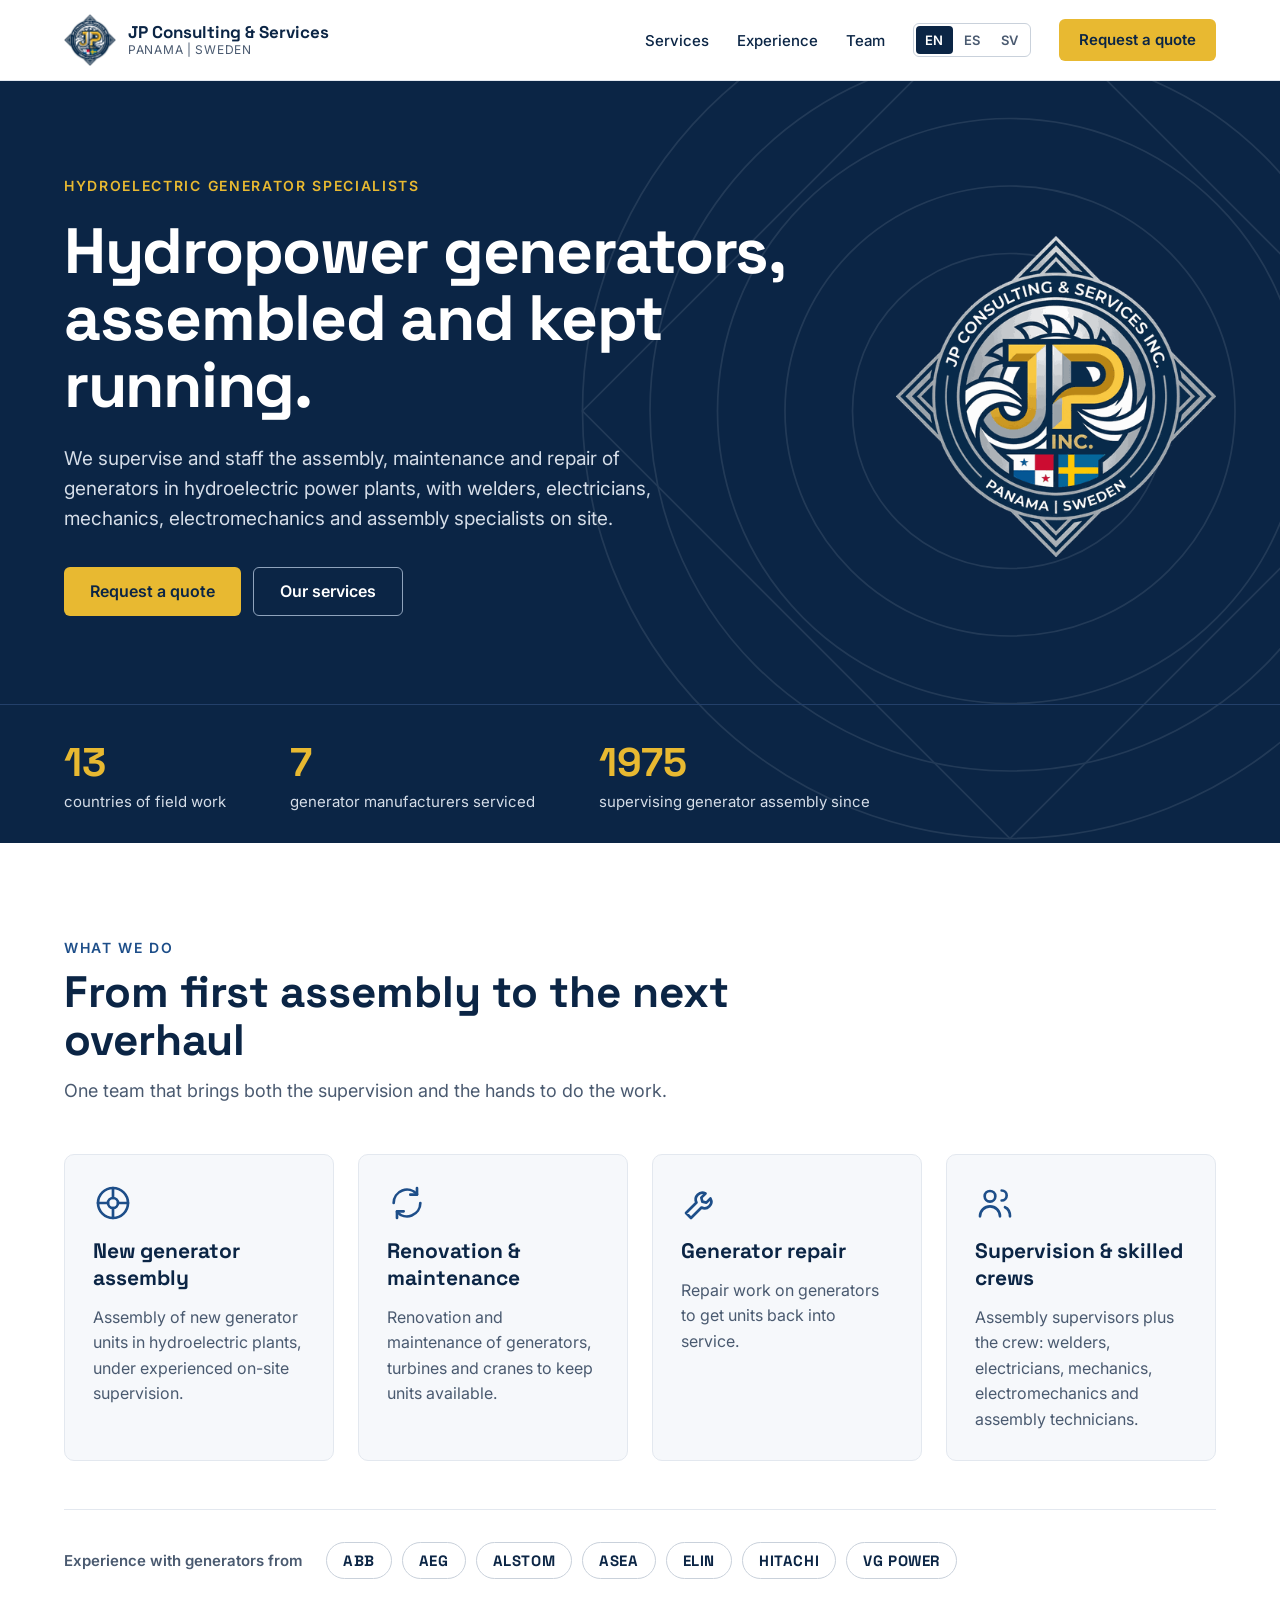
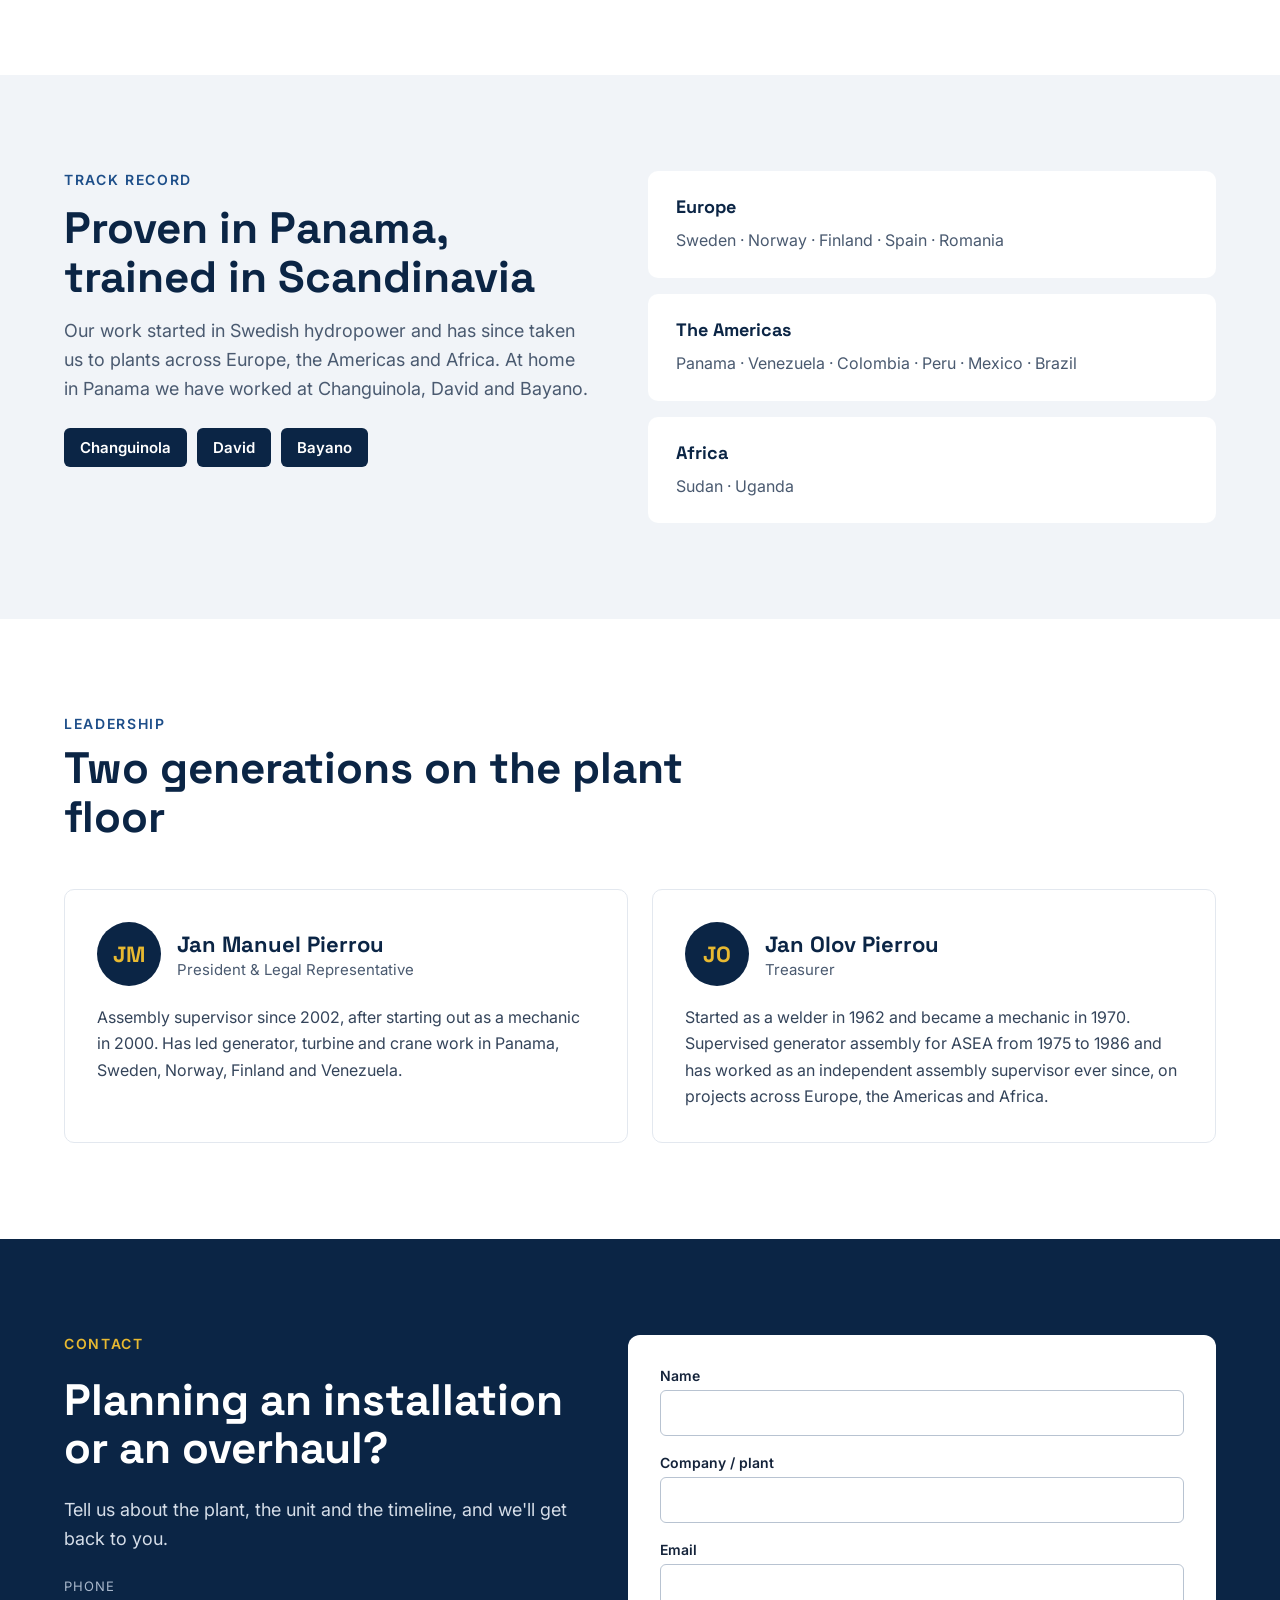
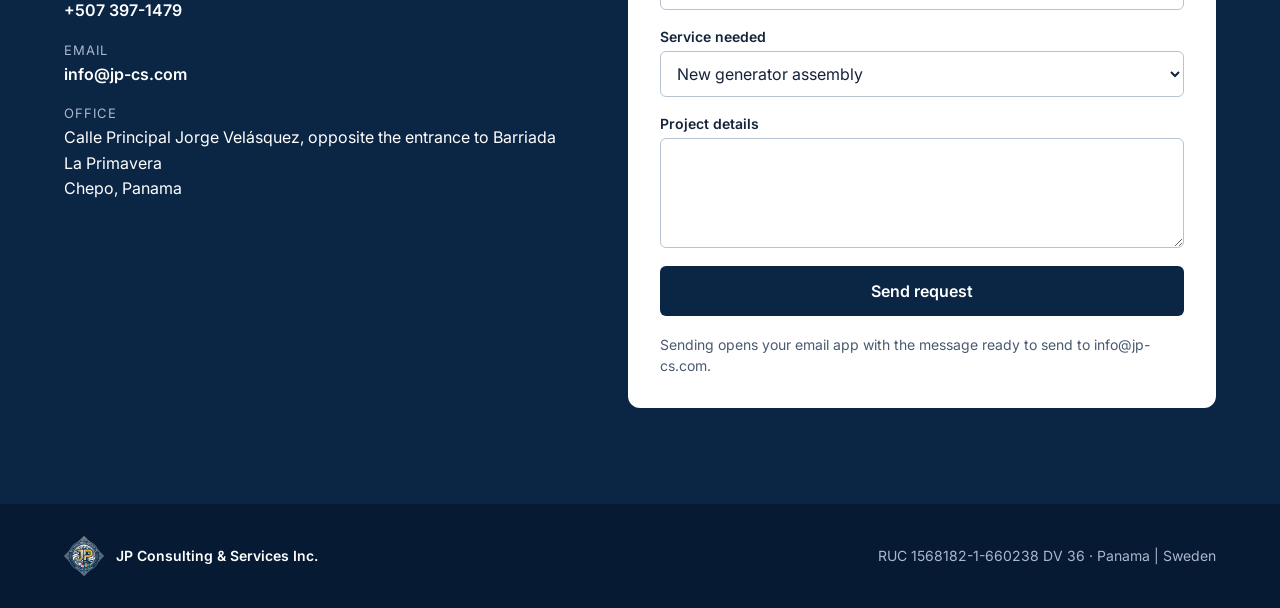
==== index.html @ 8f6ab0c7 "JP Consulting & Services website (EN/ES/SV) Static multilingual company website: English (index.html" ====
<!doctype html>
<html lang="en">
<head>
<meta charset="utf-8">
<meta name="viewport" content="width=device-width, initial-scale=1">
<title>JP Consulting &amp; Services – Hydropower generator services</title>
<meta name="description" content="Assembly, maintenance and repair of generators in hydroelectric power plants. Supervision and skilled crews. Panama | Sweden.">
<meta name="theme-color" content="#0B2545">
<meta property="og:title" content="JP Consulting &amp; Services – Hydropower generator services">
<meta property="og:description" content="Assembly, maintenance and repair of generators in hydroelectric power plants. Supervision and skilled crews. Panama | Sweden.">
<meta property="og:type" content="website">
<meta property="og:image" content="img/logo-2x.png">
<link rel="alternate" hreflang="en" href="index.html">
<link rel="alternate" hreflang="es" href="es/index.html">
<link rel="alternate" hreflang="sv" href="sv/index.html">
<link rel="alternate" hreflang="x-default" href="index.html">
<link rel="icon" type="image/png" href="img/favicon.png">
<link rel="apple-touch-icon" href="img/logo.png">
<link rel="preconnect" href="https://fonts.googleapis.com">
<link rel="preconnect" href="https://fonts.gstatic.com" crossorigin>
<link href="https://fonts.googleapis.com/css2?family=Inter:wght@400;500;600&amp;family=Space+Grotesk:wght@500;700&amp;display=swap" rel="stylesheet">
<link rel="stylesheet" href="css/styles.css">
</head>
<body>
<a class="skip-link" href="#main">Skip to content</a>

<header class="site-header">
<nav class="nav wrap" aria-label="Main">
<a class="brand" href="#top">
<img src="img/logo.png" alt="JP Consulting &amp; Services logo" width="52" height="52">
<span class="brand__text">
<span class="brand__name">JP Consulting &amp; Services</span>
<span class="brand__tag">PANAMA | SWEDEN</span>
</span>
</a>
<div class="nav__links">
<a class="nav__section" href="#services">Services</a>
<a class="nav__section" href="#experience">Experience</a>
<a class="nav__section" href="#team">Team</a>
<div class="lang" role="group" aria-label="Language">
<a href="index.html" hreflang="en" lang="en" aria-current="true">EN</a>
<a href="es/index.html" hreflang="es" lang="es">ES</a>
<a href="sv/index.html" hreflang="sv" lang="sv">SV</a>
</div>
<a class="btn btn--primary" href="#contact">Request a quote</a>
</div>
</nav>
</header>

<main id="main">

<!-- HERO -->
<section id="top" class="hero">
<svg class="hero__rings" aria-hidden="true" viewBox="0 0 800 800" fill="none" stroke="#C9D1DB" stroke-width="1.5">
<circle cx="400" cy="400" r="380"></circle><circle cx="400" cy="400" r="320"></circle><circle cx="400" cy="400" r="260"></circle><circle cx="400" cy="400" r="200"></circle><circle cx="400" cy="400" r="140"></circle>
<path d="M400 20 L780 400 L400 780 L20 400 Z"></path>
</svg>
<div class="hero__inner wrap">
<div class="hero__copy">
<p class="eyebrow eyebrow--gold">Hydroelectric generator specialists</p>
<h1>Hydropower generators, assembled and kept running.</h1>
<p class="hero__lead">We supervise and staff the assembly, maintenance and repair of generators in hydroelectric power plants, with welders, electricians, mechanics, electromechanics and assembly specialists on site.</p>
<div class="hero__actions">
<a class="btn btn--primary" href="#contact">Request a quote</a>
<a class="btn btn--ghost" href="#services">Our services</a>
</div>
</div>
<div class="hero__logo">
<img src="img/logo.png" srcset="img/logo.png 1x, img/logo-2x.png 2x" alt="" width="420" height="421">
</div>
</div>
<div class="stats">
<div class="stats__row wrap">
<div class="stat"><span class="stat__num">13</span><span class="stat__label">countries of field work</span></div>
<div class="stat"><span class="stat__num">7</span><span class="stat__label">generator manufacturers serviced</span></div>
<div class="stat"><span class="stat__num">1975</span><span class="stat__label">supervising generator assembly since</span></div>
</div>
</div>
</section>

<!-- SERVICES -->
<section id="services">
<div class="wrap section stack">
<div class="section-head">
<p class="eyebrow">What we do</p>
<h2 class="h2">From first assembly to the next overhaul</h2>
<p class="lead">One team that brings both the supervision and the hands to do the work.</p>
</div>
<div class="cards">
<article class="card">
<svg aria-hidden="true" width="40" height="40" viewBox="0 0 24 24" fill="none" stroke="#1D4E89" stroke-width="1.6" stroke-linecap="round" stroke-linejoin="round"><circle cx="12" cy="12" r="9"></circle><circle cx="12" cy="12" r="3"></circle><path d="M12 3v6M12 15v6M3 12h6M15 12h6"></path></svg>
<h3>New generator assembly</h3>
<p>Assembly of new generator units in hydroelectric plants, under experienced on-site supervision.</p>
</article>
<article class="card">
<svg aria-hidden="true" width="40" height="40" viewBox="0 0 24 24" fill="none" stroke="#1D4E89" stroke-width="1.6" stroke-linecap="round" stroke-linejoin="round"><path d="M4 12a8 8 0 0 1 14-5.3M20 12a8 8 0 0 1-14 5.3"></path><path d="M18 3v4h-4M6 21v-4h4"></path></svg>
<h3>Renovation &amp; maintenance</h3>
<p>Renovation and maintenance of generators, turbines and cranes to keep units available.</p>
</article>
<article class="card">
<svg aria-hidden="true" width="40" height="40" viewBox="0 0 24 24" fill="none" stroke="#1D4E89" stroke-width="1.6" stroke-linecap="round" stroke-linejoin="round"><path d="M14.7 6.3a4 4 0 0 0-5.4 5.4L3 18l3 3 6.3-6.3a4 4 0 0 0 5.4-5.4l-2.5 2.5-2.4-.6-.6-2.4z"></path></svg>
<h3>Generator repair</h3>
<p>Repair work on generators to get units back into service.</p>
</article>
<article class="card">
<svg aria-hidden="true" width="40" height="40" viewBox="0 0 24 24" fill="none" stroke="#1D4E89" stroke-width="1.6" stroke-linecap="round" stroke-linejoin="round"><circle cx="9" cy="8" r="3.2"></circle><path d="M3 20c0-3.3 2.7-6 6-6s6 2.7 6 6"></path><path d="M16 4.5a3 3 0 0 1 0 6M18 14.5c1.8.8 3 2.7 3 5.5"></path></svg>
<h3>Supervision &amp; skilled crews</h3>
<p>Assembly supervisors plus the crew: welders, electricians, mechanics, electromechanics and assembly technicians.</p>
</article>
</div>
<div class="brands">
<p class="brands__label">Experience with generators from</p>
<ul class="chips">
<li>ABB</li><li>AEG</li><li>ALSTOM</li><li>ASEA</li><li>ELIN</li><li>HITACHI</li><li>VG POWER</li>
</ul>
</div>
</div>
</section>

<!-- EXPERIENCE -->
<section id="experience" class="experience">
<div class="wrap section split">
<div class="split__main">
<p class="eyebrow">Track record</p>
<h2 class="h2">Proven in Panama, trained in Scandinavia</h2>
<p class="lead">Our work started in Swedish hydropower and has since taken us to plants across Europe, the Americas and Africa. At home in Panama we have worked at Changuinola, David and Bayano.</p>
<div class="tags">
<span class="tag">Changuinola</span>
<span class="tag">David</span>
<span class="tag">Bayano</span>
</div>
</div>
<div class="split__side">
<div class="region"><h3>Europe</h3><p>Sweden · Norway · Finland · Spain · Romania</p></div>
<div class="region"><h3>The Americas</h3><p>Panama · Venezuela · Colombia · Peru · Mexico · Brazil</p></div>
<div class="region"><h3>Africa</h3><p>Sudan · Uganda</p></div>
</div>
</div>
</section>

<!-- TEAM -->
<section id="team">
<div class="wrap section stack">
<div class="section-head">
<p class="eyebrow">Leadership</p>
<h2 class="h2">Two generations on the plant floor</h2>
</div>
<div class="cards">
<article class="person">
<div class="person__head">
<div class="avatar" aria-hidden="true">JM</div>
<div class="person__id">
<h3>Jan Manuel Pierrou</h3>
<p class="person__role">President &amp; Legal Representative</p>
</div>
</div>
<p class="person__bio">Assembly supervisor since 2002, after starting out as a mechanic in 2000. Has led generator, turbine and crane work in Panama, Sweden, Norway, Finland and Venezuela.</p>
</article>
<article class="person">
<div class="person__head">
<div class="avatar" aria-hidden="true">JO</div>
<div class="person__id">
<h3>Jan Olov Pierrou</h3>
<p class="person__role">Treasurer</p>
</div>
</div>
<p class="person__bio">Started as a welder in 1962 and became a mechanic in 1970. Supervised generator assembly for ASEA from 1975 to 1986 and has worked as an independent assembly supervisor ever since, on projects across Europe, the Americas and Africa.</p>
</article>
</div>
</div>
</section>

<!-- CONTACT -->
<section id="contact" class="contact">
<div class="wrap section split">
<div class="contact__info">
<p class="eyebrow eyebrow--gold">Contact</p>
<h2 class="h2">Planning an installation or an overhaul?</h2>
<p class="contact__lead">Tell us about the plant, the unit and the timeline, and we'll get back to you.</p>
<dl class="details">
<div><dt>Phone</dt><dd><a href="tel:+5073971479">+507 397-1479</a></dd></div>
<div><dt>Email</dt><dd><a href="mailto:info@jp-cs.com">info@jp-cs.com</a></dd></div>
<div><dt>Office</dt><dd>Calle Principal Jorge Velásquez, opposite the entrance to Barriada La Primavera<br>Chepo, Panama</dd></div>
</dl>
</div>
<form id="quote-form" class="form" action="mailto:info@jp-cs.com" method="post" enctype="text/plain"
  data-to="info@jp-cs.com" data-subject="Quote request" data-sent="Your email app should now open. If it doesn't, write to us directly at info@jp-cs.com."
  data-label-name="Name" data-label-company="Company / plant" data-label-email="Email"
  data-label-service="Service needed" data-label-details="Project details">
<div class="form__row">
<div class="field"><label for="f-name">Name</label><input id="f-name" name="name" type="text" autocomplete="name" required></div>
<div class="field"><label for="f-company">Company / plant</label><input id="f-company" name="company" type="text" autocomplete="organization"></div>
</div>
<div class="field"><label for="f-email">Email</label><input id="f-email" name="email" type="email" autocomplete="email" required></div>
<div class="field"><label for="f-service">Service needed</label>
<select id="f-service" name="service">
<option>New generator assembly</option><option>Renovation &amp; maintenance</option><option>Generator repair</option><option>Supervision &amp; crew</option>
</select></div>
<div class="field"><label for="f-msg">Project details</label><textarea id="f-msg" name="details" rows="4" required></textarea></div>
<button type="submit">Send request</button>
<p class="form__note">Sending opens your email app with the message ready to send to info@jp-cs.com.</p>
<p class="form__status" role="status" aria-live="polite"></p>
</form>
</div>
</section>

</main>

<!-- FOOTER -->
<footer class="site-footer">
<div class="footer__row wrap">
<div class="footer__brand">
<img src="img/logo.png" alt="" width="40" height="40">
<span>JP Consulting &amp; Services Inc.</span>
</div>
<span>RUC 1568182-1-660238 DV 36 · Panama | Sweden</span>
</div>
</footer>

<script src="js/main.js"></script>
</body>
</html>
---- css/styles.css ----
/* JP Consulting & Services – shared styles for all language versions */
:root {
  --navy: #0B2545;
  --navy-deep: #071A33;
  --navy-line: #23406A;
  --blue: #1D4E89;
  --gold: #E8B931;
  --ink: #14233A;
  --ink-soft: #34445A;
  --muted: #4A5A70;
  --muted-light: #A9B8CC;
  --on-navy: #D5DDE8;
  --line: #E3E8EF;
  --line-strong: #C9D1DB;
  --field: #B8C3D1;
  --surface: #FFFFFF;
  --surface-alt: #F6F8FB;
  --surface-tint: #F1F4F8;
  --font-body: 'Inter', system-ui, -apple-system, 'Segoe UI', sans-serif;
  --font-display: 'Space Grotesk', 'Inter', system-ui, sans-serif;
}

*, *::before, *::after { box-sizing: border-box; }
html { scroll-behavior: smooth; }
@media (prefers-reduced-motion: reduce) { html { scroll-behavior: auto; } }
body {
  margin: 0;
  background: var(--surface);
  color: var(--ink);
  font-family: var(--font-body);
  -webkit-text-size-adjust: 100%;
}
img { max-width: 100%; }
a { color: var(--navy); }
a:hover { color: var(--blue); }
h1, h2, h3 { font-family: var(--font-display); margin: 0; }
p { margin: 0; }
:focus-visible { outline: 3px solid var(--gold); outline-offset: 2px; }
section[id] { scroll-margin-top: 88px; }

.skip-link {
  position: absolute; left: 16px; top: -60px; z-index: 100;
  background: var(--gold); color: var(--navy); padding: 10px 16px; border-radius: 6px;
  font-weight: 600; text-decoration: none;
}
.skip-link:focus { top: 12px; }

.wrap { max-width: 1200px; margin: 0 auto; padding-left: 24px; padding-right: 24px; }
.section { padding-top: 96px; padding-bottom: 96px; }
.eyebrow {
  font-size: 14px; font-weight: 600; letter-spacing: 0.12em; text-transform: uppercase; color: var(--blue);
}
.eyebrow--gold { color: var(--gold); }
.h2 { font-size: clamp(2rem, 3.5vw, 2.75rem); line-height: 1.1; color: var(--navy); }
.lead { font-size: 18px; line-height: 1.6; color: var(--muted); }
.section-head { display: flex; flex-direction: column; gap: 12px; max-width: 680px; }

/* Buttons */
.btn {
  display: inline-block; text-decoration: none; padding: 15px 26px; border-radius: 6px;
  font-weight: 600; font-size: 16px; line-height: 1.2;
}
.btn--primary { color: var(--navy); background: var(--gold); }
.btn--primary:hover { color: var(--navy); background: #F2C94C; }
.btn--ghost { color: #FFFFFF; border: 1px solid #8FA3BC; padding: 14px 26px; }
.btn--ghost:hover { color: #FFFFFF; border-color: #FFFFFF; }

/* Header / nav */
.site-header {
  background: var(--surface); border-bottom: 1px solid var(--line);
  position: sticky; top: 0; z-index: 50;
}
.nav {
  display: flex; flex-wrap: wrap; align-items: center; justify-content: space-between;
  gap: 12px 16px; padding-top: 14px; padding-bottom: 14px;
}
.brand { display: flex; align-items: center; gap: 12px; text-decoration: none; color: var(--navy); }
.brand img { width: 52px; height: 52px; object-fit: contain; }
.brand__text { display: flex; flex-direction: column; line-height: 1.15; }
.brand__name { font-family: var(--font-display); font-weight: 700; font-size: 17px; }
.brand__tag { font-size: 12px; color: var(--muted); letter-spacing: 0.06em; }
.nav__links { display: flex; flex-wrap: wrap; align-items: center; gap: 8px 28px; font-size: 15px; font-weight: 500; }
.nav__links a { text-decoration: none; padding: 10px 0; }
.nav__links .btn { padding: 12px 20px; font-size: 15px; }

.lang { display: flex; align-items: center; gap: 2px; border: 1px solid var(--line-strong); border-radius: 6px; padding: 2px; }
.nav__links .lang a {
  padding: 6px 9px; border-radius: 4px; font-size: 13px; font-weight: 600; letter-spacing: 0.04em; color: var(--muted);
}
.nav__links .lang a:hover { color: var(--navy); background: var(--surface-tint); }
.nav__links .lang a[aria-current="true"] { background: var(--navy); color: #FFFFFF; }

@media (max-width: 760px) {
  .nav__links { width: 100%; justify-content: space-between; gap: 8px 18px; }
  .nav__links .nav__section { display: none; }
  .site-header { position: static; }
}

/* Hero */
.hero { background: var(--navy); color: #FFFFFF; position: relative; overflow: hidden; }
.hero__rings {
  position: absolute; right: -180px; top: -120px; width: 900px; height: 900px; opacity: 0.12; pointer-events: none;
}
.hero__inner {
  position: relative; display: flex; flex-wrap: wrap; align-items: center; gap: 56px;
  padding-top: 96px; padding-bottom: 88px;
}
.hero__copy { flex: 999 1 520px; min-width: 0; display: flex; flex-direction: column; gap: 24px; }
.hero h1 { font-size: clamp(2.4rem, 5vw, 4rem); line-height: 1.05; font-weight: 700; letter-spacing: -0.02em; }
.hero__lead { font-size: 19px; line-height: 1.6; color: var(--on-navy); max-width: 600px; }
.hero__actions { display: flex; flex-wrap: wrap; gap: 12px; padding-top: 8px; }
.hero__logo { flex: 1 1 320px; display: flex; justify-content: center; }
.hero__logo img { width: 100%; max-width: 420px; height: auto; }
.stats { position: relative; border-top: 1px solid var(--navy-line); }
.stats__row { display: flex; flex-wrap: wrap; gap: 24px 64px; padding-top: 32px; padding-bottom: 32px; }
.stat { display: flex; flex-direction: column; gap: 4px; }
.stat__num { font-family: var(--font-display); font-size: 40px; font-weight: 700; color: var(--gold); }
.stat__label { font-size: 15px; color: var(--on-navy); }

@media (max-width: 600px) {
  .hero__inner { padding-top: 56px; padding-bottom: 56px; gap: 32px; }
  .hero__logo { display: none; }
  .section { padding-top: 64px; padding-bottom: 64px; }
}

/* Services */
.stack { display: flex; flex-direction: column; gap: 48px; }
.cards { display: flex; flex-wrap: wrap; gap: 24px; }
.card {
  flex: 1 1 250px; border: 1px solid var(--line); border-radius: 10px; padding: 28px;
  display: flex; flex-direction: column; gap: 14px; background: var(--surface-alt);
}
.card h3 { font-size: 21px; color: var(--navy); }
.card p { font-size: 16px; line-height: 1.6; color: var(--muted); }
.brands { border-top: 1px solid var(--line); padding-top: 32px; display: flex; flex-wrap: wrap; align-items: center; gap: 16px 24px; }
.brands__label { font-size: 15px; font-weight: 600; color: var(--muted); }
.chips { list-style: none; margin: 0; padding: 0; display: flex; flex-wrap: wrap; gap: 10px; }
.chips li {
  font-family: var(--font-display); font-weight: 700; font-size: 15px; letter-spacing: 0.04em; color: var(--navy);
  border: 1px solid var(--line-strong); border-radius: 999px; padding: 8px 16px;
}

/* Experience */
.experience { background: var(--surface-tint); }
.split { display: flex; flex-wrap: wrap; gap: 56px; }
.split__main { flex: 1 1 380px; min-width: 0; display: flex; flex-direction: column; gap: 16px; }
.split__side { flex: 1 1 420px; min-width: 0; display: flex; flex-direction: column; gap: 16px; }
.tags { display: flex; flex-wrap: wrap; gap: 10px; padding-top: 8px; }
.tag { background: var(--navy); color: #FFFFFF; border-radius: 6px; padding: 10px 16px; font-weight: 600; font-size: 15px; }
.region { background: var(--surface); border-radius: 10px; padding: 24px 28px; display: flex; flex-direction: column; gap: 10px; }
.region h3 { font-size: 18px; color: var(--navy); }
.region p { font-size: 16px; line-height: 1.6; color: var(--muted); }

/* Team */
.person {
  flex: 1 1 380px; min-width: 0; border: 1px solid var(--line); border-radius: 10px; padding: 32px;
  display: flex; flex-direction: column; gap: 18px;
}
.person__head { display: flex; align-items: center; gap: 16px; }
.avatar {
  flex: none; width: 64px; height: 64px; border-radius: 50%; background: var(--navy); color: var(--gold);
  display: flex; align-items: center; justify-content: center;
  font-family: var(--font-display); font-weight: 700; font-size: 22px;
}
.person__id { display: flex; flex-direction: column; gap: 2px; }
.person h3 { font-size: 22px; color: var(--navy); }
.person__role { font-size: 15px; color: var(--muted); }
.person__bio { font-size: 16px; line-height: 1.65; color: var(--ink-soft); }

/* Contact */
.contact { background: var(--navy); color: #FFFFFF; }
.contact .h2 { color: #FFFFFF; }
.contact__info { flex: 1 1 360px; min-width: 0; display: flex; flex-direction: column; gap: 24px; }
.contact__lead { font-size: 18px; line-height: 1.6; color: var(--on-navy); }
.details { margin: 0; display: flex; flex-direction: column; gap: 18px; font-size: 16px; }
.details div { display: flex; flex-direction: column; gap: 4px; }
.details dt { font-size: 13px; letter-spacing: 0.08em; text-transform: uppercase; color: var(--muted-light); }
.details dd { margin: 0; line-height: 1.6; overflow-wrap: anywhere; }
.details a { color: #FFFFFF; text-decoration: none; font-weight: 600; }
.details a:hover { color: var(--gold); text-decoration: underline; }

.form {
  flex: 1 1 440px; min-width: 0; background: var(--surface); color: var(--ink); border-radius: 12px; padding: 32px;
  display: flex; flex-direction: column; gap: 18px;
}
.form__row { display: flex; flex-wrap: wrap; gap: 18px; }
.field { flex: 1 1 200px; display: flex; flex-direction: column; gap: 6px; }
.field label { font-size: 14px; font-weight: 600; }
.field input, .field select, .field textarea {
  border: 1px solid var(--field); border-radius: 6px; font: inherit; font-size: 16px; color: var(--ink); background: var(--surface);
}
.field input, .field select { height: 46px; padding: 0 12px; }
.field textarea { padding: 12px; resize: vertical; min-height: 110px; }
.field input:focus, .field select:focus, .field textarea:focus { outline: 2px solid var(--blue); outline-offset: 0; border-color: var(--blue); }
.form button {
  height: 50px; border: 0; border-radius: 6px; background: var(--navy); color: #FFFFFF;
  font: inherit; font-size: 16px; font-weight: 600; cursor: pointer;
}
.form button:hover { background: var(--blue); }
.form__note { font-size: 14px; line-height: 1.5; color: var(--muted); }
.form__status { font-size: 15px; line-height: 1.5; color: var(--blue); font-weight: 600; }
.form__status:empty { display: none; }

@media (max-width: 480px) {
  .form, .person { padding: 22px; }
  .card { padding: 22px; }
}

/* Footer */
.site-footer { background: var(--navy-deep); color: var(--muted-light); }
.footer__row {
  display: flex; flex-wrap: wrap; align-items: center; justify-content: space-between; gap: 16px;
  padding-top: 32px; padding-bottom: 32px; font-size: 14px;
}
.footer__brand { display: flex; align-items: center; gap: 12px; }
.footer__brand img { width: 40px; height: 40px; object-fit: contain; }
.footer__brand span { color: #FFFFFF; font-weight: 600; }

/* Fields stacked directly in the form must not grow vertically */
.form > .field { flex: none; }
h1, h2, h3 { overflow-wrap: break-word; hyphens: manual; }
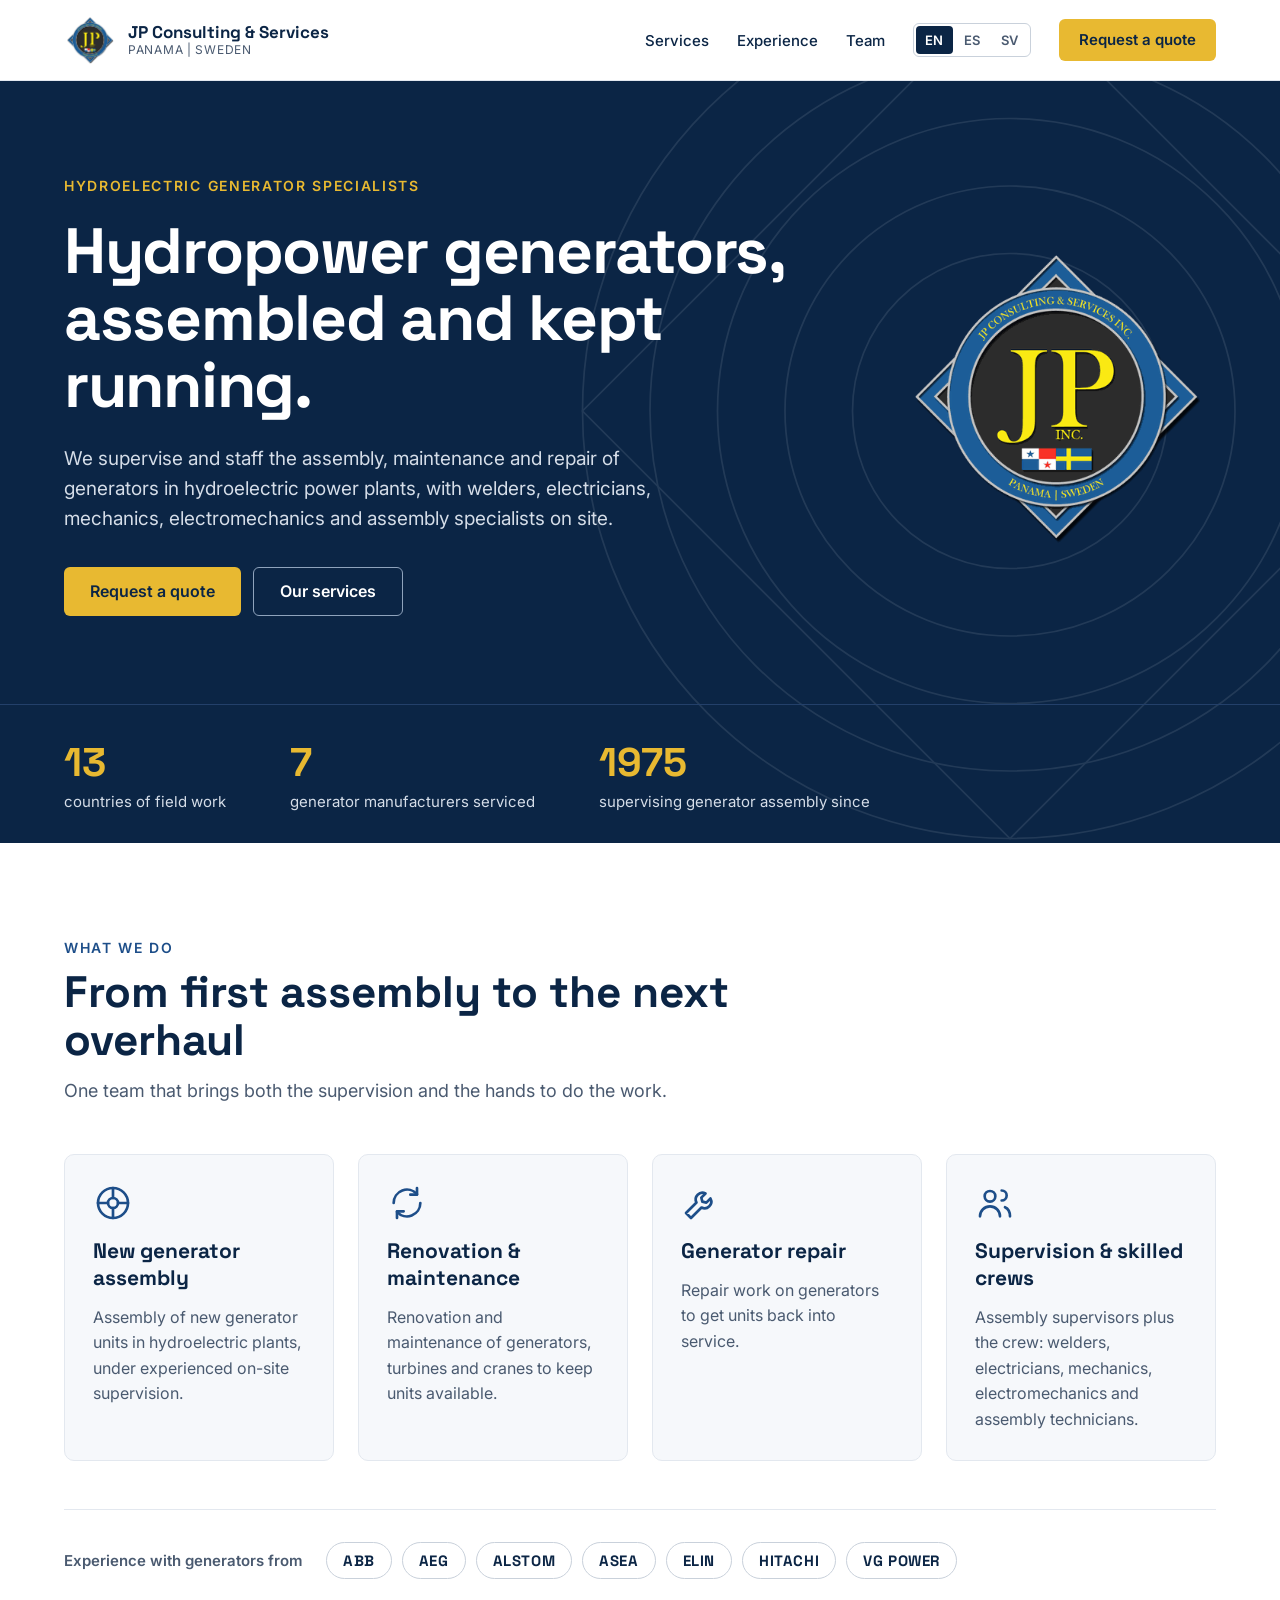
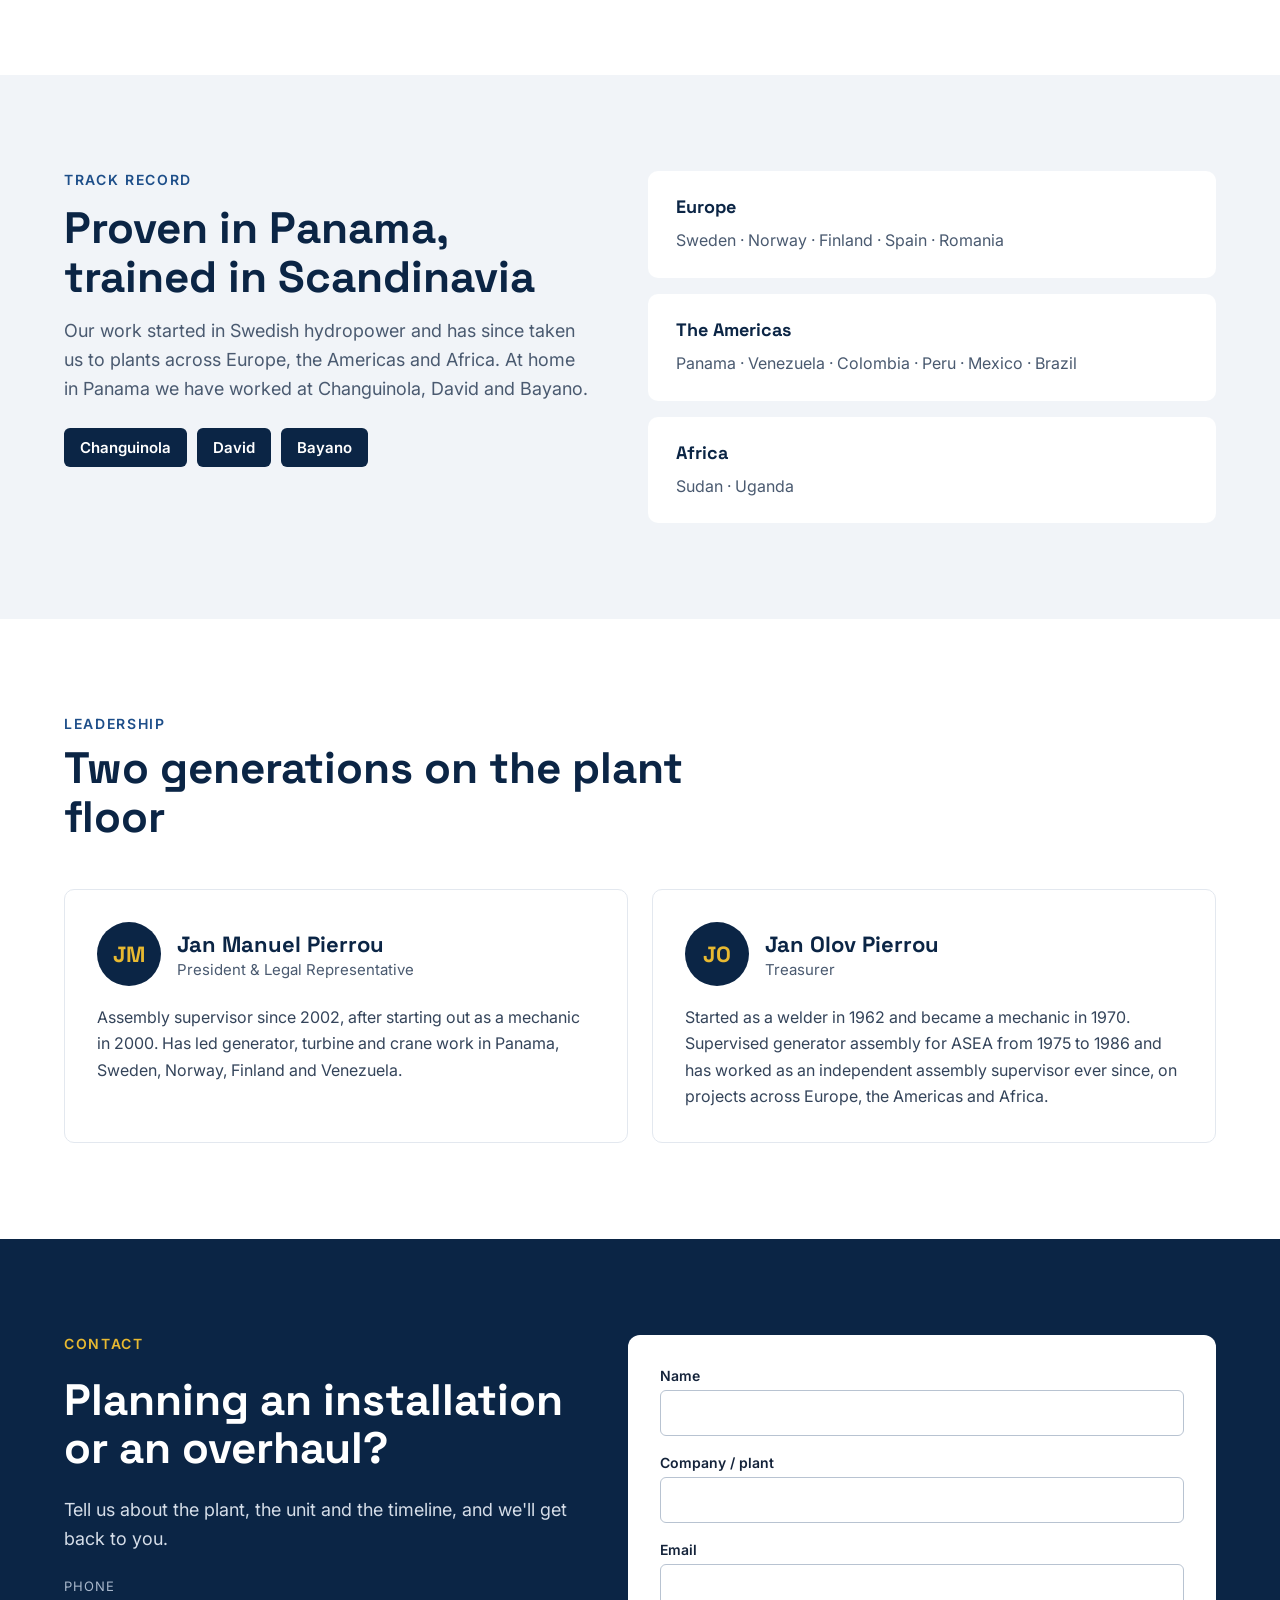
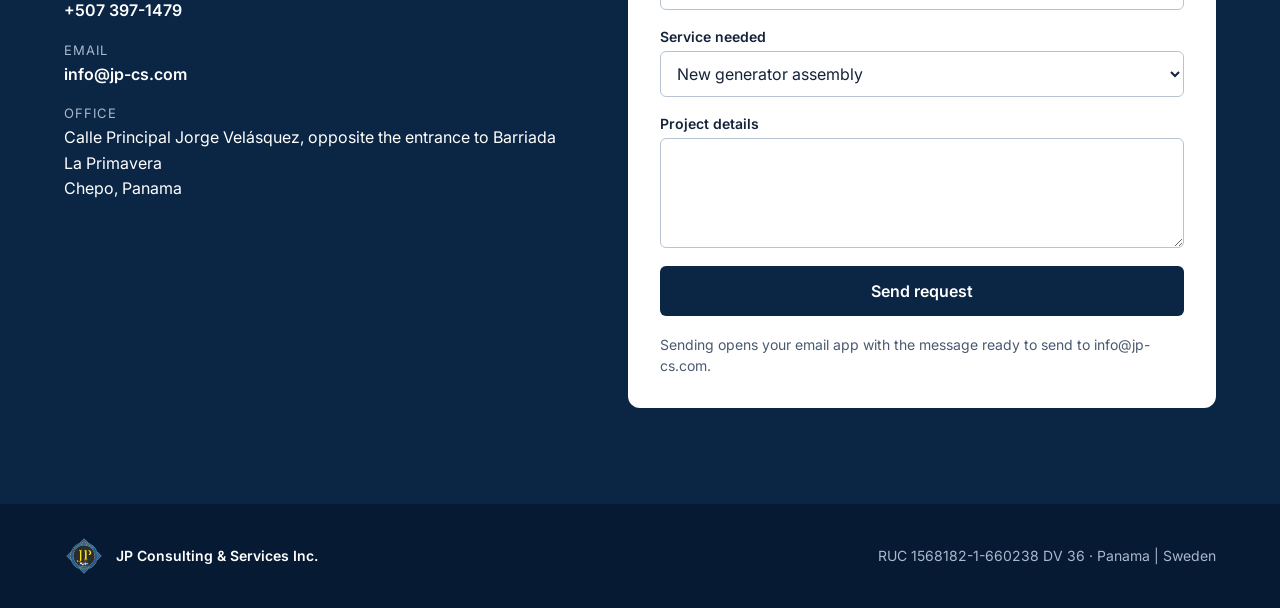
==== commit 7c37d08c: "Replace logo with new version Co-Authored-By: Claude Opus 5.5 <noreply@anthropic.com> Claude-Session" ====
--- a/index.html
+++ b/index.html
@@ -66,7 +66,7 @@
 </div>
 </div>
 <div class="hero__logo">
-<img src="img/logo.png" srcset="img/logo.png 1x, img/logo-2x.png 2x" alt="" width="420" height="421">
+<img src="img/logo.png" srcset="img/logo.png 1x, img/logo-2x.png 2x" alt="" width="420" height="420">
 </div>
 </div>
 <div class="stats">
